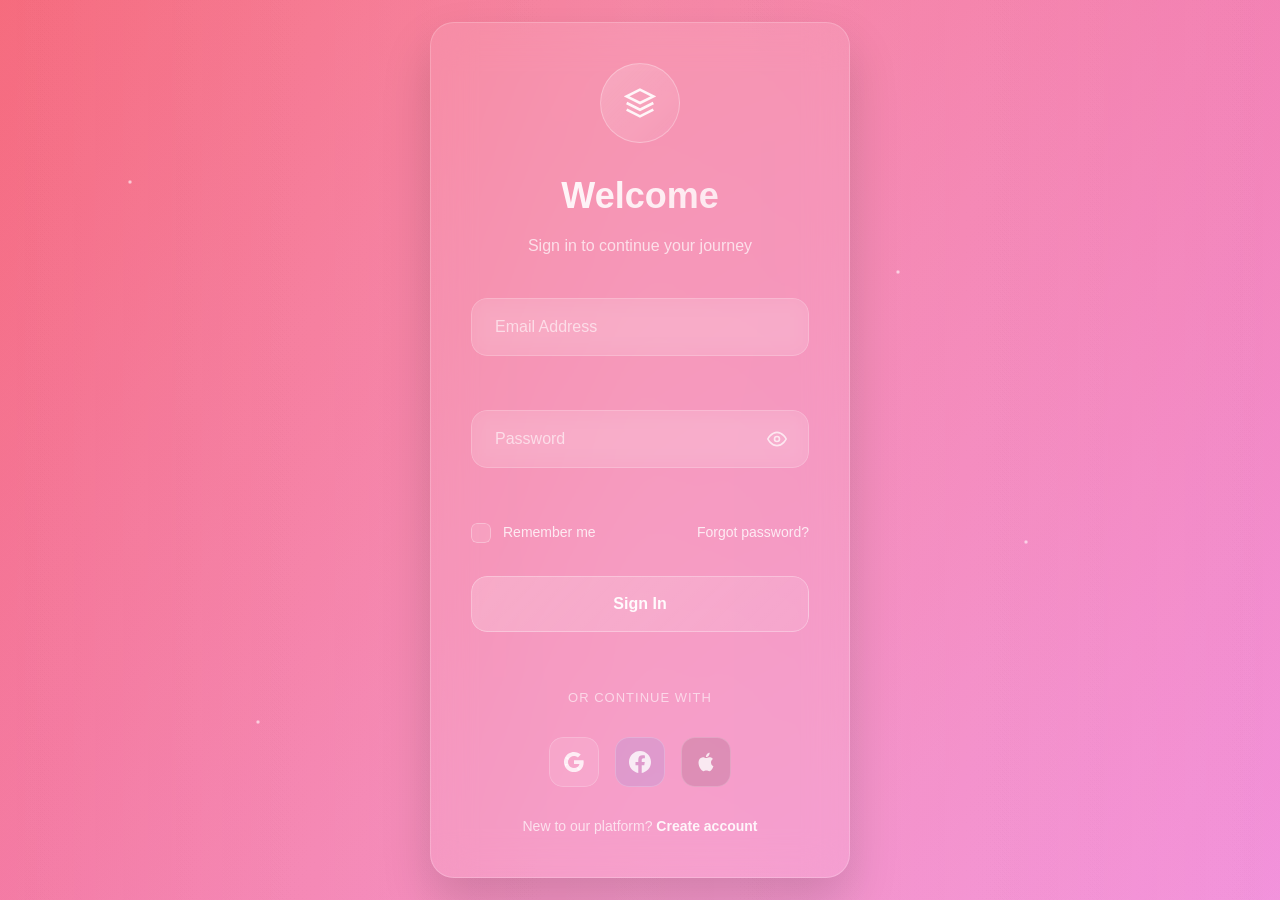
==== login/index.html @ cdf69f5d "Add files via upload" ====
<!DOCTYPE html>
<html lang="en">
<head>
    <meta charset="UTF-8">
    <meta name="viewport" content="width=device-width, initial-scale=1.0">
    <title>Gradient Wave Login Form</title>
    <meta name="description" content="Animated gradient login form with card-tilt parallax, ripple effects and drifting particles.">
    <meta name="author" content="Aigars Silkalns / Colorlib">
    <link rel="canonical" href="https://puikinsh.github.io/login-forms/forms/gradient-wave/">
    <link rel="icon" type="image/svg+xml" href="data:image/svg+xml,<svg xmlns='http://www.w3.org/2000/svg' viewBox='0 0 100 100'><circle cx='50' cy='50' r='48' fill='%236366f1'/><text x='50' y='68' font-size='60' text-anchor='middle' fill='white' font-family='system-ui,sans-serif'>L</text></svg>">
    <meta property="og:type" content="website">
    <meta property="og:title" content="Gradient Wave Login Form">
    <meta property="og:description" content="Animated gradient login form with card-tilt parallax, ripple effects and drifting particles.">
    <meta property="og:url" content="https://puikinsh.github.io/login-forms/forms/gradient-wave/">
    <meta property="og:image" content="https://puikinsh.github.io/login-forms/assets/screenshots/gradient-wave.png">
    <meta name="twitter:card" content="summary_large_image">
    <meta name="twitter:title" content="Gradient Wave Login Form">
    <meta name="twitter:description" content="Animated gradient login form with card-tilt parallax, ripple effects and drifting particles.">
    <meta name="twitter:image" content="https://puikinsh.github.io/login-forms/assets/screenshots/gradient-wave.png">
    <link rel="stylesheet" href="style.css">
</head>
<body>
    <div class="wave-container">
        <div class="wave wave-1"></div>
        <div class="wave wave-2"></div>
        <div class="wave wave-3"></div>
        <div class="wave wave-4"></div>
    </div>

    <div class="gradient-particles">
        <div class="particle"></div>
        <div class="particle"></div>
        <div class="particle"></div>
        <div class="particle"></div>
        <div class="particle"></div>
        <div class="particle"></div>
    </div>

    <div class="login-container">
        <div class="login-card">
            <div class="card-glow"></div>
            <div class="login-header">
                <div class="gradient-icon">
                    <div class="icon-wave"></div>
                    <svg viewBox="0 0 24 24" fill="none" stroke="currentColor" stroke-width="2">
                        <path d="M12 2L2 7l10 5 10-5-10-5z"/>
                        <path d="M2 17l10 5 10-5"/>
                        <path d="M2 12l10 5 10-5"/>
                    </svg>
                </div>
                <h2>Welcome</h2>
                <p>Sign in to continue your journey</p>
            </div>
            
            <form class="login-form" id="loginForm" novalidate>
                <div class="form-group">
                    <div class="input-container">
                        <div class="input-bg"></div>
                        <input type="email" id="email" name="email" required autocomplete="email" placeholder=" ">
                        <label for="email">Email Address</label>
                        <div class="input-wave"></div>
                    </div>
                    <span class="error-message" id="emailError"></span>
                </div>

                <div class="form-group">
                    <div class="input-container password-container">
                        <div class="input-bg"></div>
                        <input type="password" id="password" name="password" required autocomplete="current-password" placeholder=" ">
                        <label for="password">Password</label>
                        <button type="button" class="password-toggle" id="passwordToggle" aria-label="Toggle password visibility">
                            <div class="toggle-bg"></div>
                            <div class="toggle-icon">
                                <svg class="eye-open" viewBox="0 0 24 24" fill="none" stroke="currentColor" stroke-width="2">
                                    <path d="M1 12s4-8 11-8 11 8 11 8-4 8-11 8-11-8-11-8z"/>
                                    <circle cx="12" cy="12" r="3"/>
                                </svg>
                                <svg class="eye-closed" viewBox="0 0 24 24" fill="none" stroke="currentColor" stroke-width="2">
                                    <path d="M17.94 17.94A10.07 10.07 0 0 1 12 20c-7 0-11-8-11-8a18.45 18.45 0 0 1 5.06-5.94M9.9 4.24A9.12 9.12 0 0 1 12 4c7 0 11 8 11 8a18.5 18.5 0 0 1-2.16 3.19m-6.72-1.07a3 3 0 1 1-4.24-4.24"/>
                                    <line x1="1" y1="1" x2="23" y2="23"/>
                                </svg>
                            </div>
                        </button>
                        <div class="input-wave"></div>
                    </div>
                    <span class="error-message" id="passwordError"></span>
                </div>

                <div class="form-options">
                    <div class="checkbox-container">
                        <input type="checkbox" id="remember" name="remember">
                        <label for="remember" class="checkbox-label">
                            <div class="gradient-checkbox">
                                <div class="checkbox-bg"></div>
                                <svg viewBox="0 0 24 24" fill="none" stroke="currentColor" stroke-width="3">
                                    <polyline points="20 6 9 17 4 12"/>
                                </svg>
                            </div>
                            Remember me
                        </label>
                    </div>
                    <a href="#" class="forgot-link">Forgot password?</a>
                </div>

                <button type="submit" class="gradient-button">
                    <div class="button-bg"></div>
                    <div class="button-content">
                        <span class="btn-text">Sign In</span>
                        <div class="btn-loader">
                            <div class="loader-wave"></div>
                            <div class="loader-wave"></div>
                            <div class="loader-wave"></div>
                        </div>
                    </div>
                    <div class="button-ripple"></div>
                </button>
            </form>

            <div class="divider">
                <div class="divider-line">
                    <div class="line-gradient"></div>
                </div>
                <span>or continue with</span>
                <div class="divider-line">
                    <div class="line-gradient"></div>
                </div>
            </div>

            <div class="social-login">
                <button type="button" class="social-btn">
                    <div class="social-bg google-bg"></div>
                    <svg viewBox="0 0 24 24" fill="currentColor">
                        <path d="M22.56 12.25c0-.78-.07-1.53-.2-2.25H12v4.26h5.92c-.26 1.37-1.04 2.53-2.21 3.31v2.77h3.57c2.08-1.92 3.28-4.74 3.28-8.09z"/>
                        <path d="M12 23c2.97 0 5.46-.98 7.28-2.66l-3.57-2.77c-.98.66-2.23 1.06-3.71 1.06-2.86 0-5.29-1.93-6.16-4.53H2.18v2.84C3.99 20.53 7.7 23 12 23z"/>
                        <path d="M5.84 14.09c-.22-.66-.35-1.36-.35-2.09s.13-1.43.35-2.09V7.07H2.18C1.43 8.55 1 10.22 1 12s.43 3.45 1.18 4.93l2.85-2.22.81-.62z"/>
                        <path d="M12 5.38c1.62 0 3.06.56 4.21 1.64l3.15-3.15C17.45 2.09 14.97 1 12 1 7.7 1 3.99 3.47 2.18 7.07l3.66 2.84c.87-2.6 3.3-4.53 6.16-4.53z"/>
                    </svg>
                </button>
                <button type="button" class="social-btn">
                    <div class="social-bg facebook-bg"></div>
                    <svg viewBox="0 0 24 24" fill="currentColor">
                        <path d="M24 12.073c0-6.627-5.373-12-12-12s-12 5.373-12 12c0 5.99 4.388 10.954 10.125 11.854v-8.385H7.078v-3.47h3.047V9.43c0-3.007 1.792-4.669 4.533-4.669 1.312 0 2.686.235 2.686.235v2.953H15.83c-1.491 0-1.956.925-1.956 1.874v2.25h3.328l-.532 3.47h-2.796v8.385C19.612 23.027 24 18.062 24 12.073z"/>
                    </svg>
                </button>
                <button type="button" class="social-btn">
                    <div class="social-bg apple-bg"></div>
                    <svg viewBox="0 0 24 24" fill="currentColor">
                        <path d="M18.71 19.5c-.83 1.24-1.71 2.45-3.05 2.47-1.34.03-1.77-.79-3.29-.79-1.53 0-2 .77-3.27.82-1.31.05-2.3-1.32-3.14-2.53C4.25 17 2.94 12.45 4.7 9.39c.87-1.52 2.43-2.48 4.12-2.51 1.28-.02 2.5.87 3.29.87.78 0 2.26-1.07 3.81-.91.65.03 2.47.26 3.64 1.98-.09.06-2.17 1.28-2.15 3.81.03 3.02 2.65 4.03 2.68 4.04-.03.07-.42 1.44-1.38 2.83M13 3.5c.73-.83 1.94-1.46 2.94-1.5.13 1.17-.34 2.35-1.04 3.19-.69.85-1.83 1.51-2.95 1.42-.15-1.15.41-2.35 1.05-3.11z"/>
                    </svg>
                </button>
            </div>

            <div class="signup-link">
                <p>New to our platform? <a href="#">Create account</a></p>
            </div>

            <div class="success-message" id="successMessage">
                <div class="success-wave"></div>
                <div class="success-content">
                    <div class="success-icon">
                        <svg viewBox="0 0 24 24" fill="none" stroke="currentColor" stroke-width="2">
                            <polyline points="20 6 9 17 4 12"/>
                        </svg>
                    </div>
                    <h3>Welcome back!</h3>
                    <p>Redirecting to your dashboard...</p>
                </div>
            </div>
        </div>
    </div>

    <script src="../../shared/js/form-utils.js"></script>
    <script src="script.js"></script>
</body>
</html>
---- login/style.css ----
/* Gradient Wave Login Form - Complete & Self-Contained */

* {
    margin: 0;
    padding: 0;
    box-sizing: border-box;
}

body {
    font-family: -apple-system, BlinkMacSystemFont, 'Segoe UI', Roboto, sans-serif;
    background: linear-gradient(-45deg, #667eea, #764ba2, #f093fb, #f5576c);
    background-size: 400% 400%;
    animation: gradientFlow 15s ease infinite;
    min-height: 100vh;
    display: flex;
    align-items: center;
    justify-content: center;
    padding: 20px;
    line-height: 1.6;
    overflow: hidden;
    position: relative;
}

@keyframes gradientFlow {
    0% { background-position: 0% 50%; }
    50% { background-position: 100% 50%; }
    100% { background-position: 0% 50%; }
}

/* Animated Wave Background */
.wave-container {
    position: fixed;
    top: 0;
    left: 0;
    width: 100%;
    height: 100%;
    z-index: 1;
    pointer-events: none;
}

.wave {
    position: absolute;
    top: 0;
    left: -50%;
    width: 200%;
    height: 100%;
    background: linear-gradient(90deg, transparent, rgba(255,255,255,0.1), transparent);
    transform-origin: center;
}

.wave-1 {
    animation: waveMove 20s linear infinite;
    animation-delay: 0s;
}

.wave-2 {
    animation: waveMove 25s linear infinite reverse;
    animation-delay: -5s;
    background: linear-gradient(90deg, transparent, rgba(255,255,255,0.05), transparent);
}

.wave-3 {
    animation: waveMove 30s linear infinite;
    animation-delay: -10s;
    background: linear-gradient(90deg, transparent, rgba(255,255,255,0.08), transparent);
}

.wave-4 {
    animation: waveMove 35s linear infinite reverse;
    animation-delay: -15s;
    background: linear-gradient(90deg, transparent, rgba(255,255,255,0.03), transparent);
}

@keyframes waveMove {
    0% { transform: translateX(-50%) skewX(-5deg); }
    100% { transform: translateX(50%) skewX(-5deg); }
}

/* Gradient Particles */
.gradient-particles {
    position: fixed;
    top: 0;
    left: 0;
    width: 100%;
    height: 100%;
    z-index: 2;
    pointer-events: none;
}

.particle {
    position: absolute;
    width: 4px;
    height: 4px;
    background: radial-gradient(circle, rgba(255,255,255,0.8), transparent);
    border-radius: 50%;
    animation: particleFloat 15s linear infinite;
}

.particle:nth-child(1) { top: 20%; left: 10%; animation-delay: 0s; }
.particle:nth-child(2) { top: 60%; left: 80%; animation-delay: -3s; }
.particle:nth-child(3) { top: 80%; left: 20%; animation-delay: -6s; }
.particle:nth-child(4) { top: 30%; left: 70%; animation-delay: -9s; }
.particle:nth-child(5) { top: 10%; left: 60%; animation-delay: -12s; }
.particle:nth-child(6) { top: 70%; left: 40%; animation-delay: -15s; }

@keyframes particleFloat {
    0%, 100% { transform: translateY(0) translateX(0) scale(1); opacity: 0; }
    10%, 90% { opacity: 1; }
    50% { transform: translateY(-100px) translateX(50px) scale(1.5); }
}

.login-container {
    width: 100%;
    max-width: 420px;
    position: relative;
    z-index: 10;
}

.login-card {
    background: rgba(255, 255, 255, 0.1);
    backdrop-filter: blur(20px);
    -webkit-backdrop-filter: blur(20px);
    border: 1px solid rgba(255, 255, 255, 0.2);
    border-radius: 24px;
    padding: 40px;
    position: relative;
    overflow: hidden;
    box-shadow: 0 25px 50px rgba(0, 0, 0, 0.15);
    transition: all 0.3s ease;
}

.login-card:hover {
    transform: translateY(-5px);
    box-shadow: 0 35px 70px rgba(0, 0, 0, 0.2);
}

.card-glow {
    position: absolute;
    top: -2px;
    left: -2px;
    right: -2px;
    bottom: -2px;
    background: linear-gradient(45deg, #667eea, #764ba2, #f093fb, #f5576c);
    background-size: 400% 400%;
    animation: gradientFlow 8s ease infinite;
    border-radius: 24px;
    z-index: -1;
    opacity: 0;
    transition: opacity 0.3s ease;
}

.login-card:hover .card-glow {
    opacity: 1;
}

.login-header {
    text-align: center;
    margin-bottom: 40px;
}

.gradient-icon {
    width: 80px;
    height: 80px;
    margin: 0 auto 24px;
    background: linear-gradient(135deg, rgba(255,255,255,0.2), rgba(255,255,255,0.05));
    border-radius: 50%;
    display: flex;
    align-items: center;
    justify-content: center;
    position: relative;
    overflow: hidden;
    border: 1px solid rgba(255,255,255,0.3);
}

.icon-wave {
    position: absolute;
    top: 0;
    left: -100%;
    width: 100%;
    height: 100%;
    background: linear-gradient(90deg, transparent, rgba(255,255,255,0.3), transparent);
    animation: iconWaveMove 3s ease-in-out infinite;
}

@keyframes iconWaveMove {
    0% { left: -100%; }
    100% { left: 100%; }
}

.gradient-icon svg {
    width: 32px;
    height: 32px;
    color: rgba(255,255,255,0.9);
    z-index: 1;
}

.login-header h2 {
    color: rgba(255,255,255,0.95);
    font-size: 2.25rem;
    font-weight: 700;
    margin-bottom: 8px;
    background: linear-gradient(135deg, #ffffff, rgba(255,255,255,0.7));
    -webkit-background-clip: text;
    background-clip: text;
    -webkit-text-fill-color: transparent;
}

.login-header p {
    color: rgba(255,255,255,0.7);
    font-size: 16px;
    font-weight: 400;
}

/* Gradient Form Styles */
.form-group {
    margin-bottom: 28px;
    position: relative;
}

.input-container {
    position: relative;
    overflow: hidden;
    border-radius: 16px;
}

.input-bg {
    position: absolute;
    top: 0;
    left: 0;
    right: 0;
    bottom: 0;
    background: rgba(255,255,255,0.1);
    -webkit-backdrop-filter: blur(10px);
    backdrop-filter: blur(10px);
    border: 1px solid rgba(255,255,255,0.2);
    border-radius: 16px;
    transition: all 0.3s ease;
}

.input-container:focus-within .input-bg {
    background: rgba(255,255,255,0.15);
    border-color: rgba(255,255,255,0.4);
    box-shadow: 0 8px 25px rgba(0,0,0,0.1);
}

.input-container input {
    width: 100%;
    background: transparent;
    border: none;
    padding: 20px 24px;
    color: rgba(255,255,255,0.95);
    font-size: 16px;
    font-weight: 500;
    outline: none;
    position: relative;
    z-index: 2;
}

.input-container input::placeholder {
    color: transparent;
}

.input-container input:-webkit-autofill,
.input-container input:-webkit-autofill:hover,
.input-container input:-webkit-autofill:focus {
    -webkit-box-shadow: 0 0 0 30px rgba(255,255,255,0.1) inset;
    -webkit-text-fill-color: rgba(255,255,255,0.95);
}

.input-container label {
    position: absolute;
    left: 24px;
    top: 50%;
    transform: translateY(-50%);
    color: rgba(255,255,255,0.6);
    font-size: 16px;
    font-weight: 400;
    pointer-events: none;
    transition: all 0.3s ease;
    z-index: 3;
}

.input-container input:focus + label,
.input-container input:not(:placeholder-shown) + label {
    top: 12px;
    font-size: 12px;
    color: rgba(255,255,255,0.8);
    transform: translateY(0);
}

.input-wave {
    position: absolute;
    bottom: 0;
    left: -100%;
    width: 100%;
    height: 2px;
    background: linear-gradient(90deg, transparent, rgba(255,255,255,0.8), transparent);
    transition: all 0.3s ease;
    z-index: 4;
}

.input-container:focus-within .input-wave {
    left: 100%;
    animation: inputWaveFlow 1s ease-in-out;
}

@keyframes inputWaveFlow {
    0% { left: -100%; }
    100% { left: 100%; }
}

/* Password Toggle */
.password-container {
    padding-right: 60px;
}

.password-toggle {
    position: absolute;
    right: 12px;
    top: 50%;
    transform: translateY(-50%);
    background: transparent;
    border: none;
    width: 40px;
    height: 40px;
    border-radius: 12px;
    cursor: pointer;
    display: flex;
    align-items: center;
    justify-content: center;
    z-index: 5;
    overflow: hidden;
    transition: all 0.3s ease;
}

.toggle-bg {
    position: absolute;
    top: 0;
    left: 0;
    right: 0;
    bottom: 0;
    background: rgba(255,255,255,0.1);
    border-radius: 12px;
    opacity: 0;
    transition: all 0.3s ease;
}

.password-toggle:hover .toggle-bg {
    opacity: 1;
}

.toggle-icon {
    position: relative;
    z-index: 1;
    width: 20px;
    height: 20px;
    color: rgba(255,255,255,0.7);
}

.toggle-icon svg {
    width: 100%;
    height: 100%;
    position: absolute;
    top: 0;
    left: 0;
    transition: all 0.3s ease;
}

.eye-closed {
    opacity: 0;
    transform: scale(0.8);
}

.password-toggle.show-password .eye-open {
    opacity: 0;
    transform: scale(0.8);
}

.password-toggle.show-password .eye-closed {
    opacity: 1;
    transform: scale(1);
}

/* Form Options */
.form-options {
    display: flex;
    justify-content: space-between;
    align-items: center;
    margin-bottom: 32px;
    flex-wrap: wrap;
    gap: 16px;
}

.checkbox-container {
    display: flex;
    align-items: center;
    cursor: pointer;
}

.checkbox-container input[type="checkbox"] {
    display: none;
}

.checkbox-label {
    display: flex;
    align-items: center;
    gap: 12px;
    cursor: pointer;
    user-select: none;
    color: rgba(255,255,255,0.8);
    font-size: 14px;
    font-weight: 500;
}

.gradient-checkbox {
    width: 20px;
    height: 20px;
    border-radius: 6px;
    position: relative;
    overflow: hidden;
}

.checkbox-bg {
    position: absolute;
    top: 0;
    left: 0;
    right: 0;
    bottom: 0;
    background: rgba(255,255,255,0.1);
    border: 1px solid rgba(255,255,255,0.3);
    border-radius: 6px;
    transition: all 0.3s ease;
}

.checkbox-container input[type="checkbox"]:checked + .checkbox-label .checkbox-bg {
    background: linear-gradient(135deg, #667eea, #764ba2);
    border-color: rgba(255,255,255,0.5);
}

.gradient-checkbox svg {
    position: absolute;
    top: 50%;
    left: 50%;
    transform: translate(-50%, -50%) scale(0);
    width: 12px;
    height: 12px;
    color: white;
    transition: all 0.3s ease;
    z-index: 1;
}

.checkbox-container input[type="checkbox"]:checked + .checkbox-label svg {
    transform: translate(-50%, -50%) scale(1);
}

.forgot-link {
    color: rgba(255,255,255,0.8);
    text-decoration: none;
    font-size: 14px;
    font-weight: 500;
    transition: all 0.3s ease;
    position: relative;
}

.forgot-link::after {
    content: '';
    position: absolute;
    bottom: -2px;
    left: 0;
    width: 0;
    height: 1px;
    background: rgba(255,255,255,0.8);
    transition: width 0.3s ease;
}

.forgot-link:hover::after {
    width: 100%;
}

.forgot-link:hover {
    color: rgba(255,255,255,1);
}

/* Gradient Button */
.gradient-button {
    width: 100%;
    background: transparent;
    border: none;
    border-radius: 16px;
    padding: 0;
    cursor: pointer;
    position: relative;
    margin-bottom: 28px;
    overflow: hidden;
    height: 56px;
}

.button-bg {
    position: absolute;
    top: 0;
    left: 0;
    right: 0;
    bottom: 0;
    background: linear-gradient(135deg, rgba(255,255,255,0.2), rgba(255,255,255,0.1));
    border: 1px solid rgba(255,255,255,0.3);
    border-radius: 16px;
    transition: all 0.3s ease;
}

.gradient-button:hover .button-bg {
    background: linear-gradient(135deg, rgba(255,255,255,0.3), rgba(255,255,255,0.15));
    border-color: rgba(255,255,255,0.5);
    box-shadow: 0 8px 25px rgba(0,0,0,0.15);
}

.button-content {
    position: relative;
    z-index: 2;
    display: flex;
    align-items: center;
    justify-content: center;
    height: 100%;
    color: rgba(255,255,255,0.95);
    font-size: 16px;
    font-weight: 600;
}

.btn-loader {
    position: absolute;
    display: flex;
    gap: 4px;
    opacity: 0;
    transition: opacity 0.3s ease;
}

.loader-wave {
    width: 4px;
    height: 16px;
    background: rgba(255,255,255,0.8);
    border-radius: 2px;
    animation: loaderWave 1.2s ease-in-out infinite;
}

.loader-wave:nth-child(2) { animation-delay: 0.1s; }
.loader-wave:nth-child(3) { animation-delay: 0.2s; }

@keyframes loaderWave {
    0%, 80%, 100% { transform: scaleY(0.5); opacity: 0.5; }
    40% { transform: scaleY(1); opacity: 1; }
}

.gradient-button.loading .btn-text {
    opacity: 0;
}

.gradient-button.loading .btn-loader {
    opacity: 1;
}

.button-ripple {
    position: absolute;
    top: 0;
    left: 0;
    right: 0;
    bottom: 0;
    border-radius: 16px;
    overflow: hidden;
    pointer-events: none;
}

/* Divider */
.divider {
    display: flex;
    align-items: center;
    margin: 28px 0;
    gap: 16px;
}

.divider-line {
    flex: 1;
    height: 1px;
    position: relative;
    overflow: hidden;
}

.line-gradient {
    position: absolute;
    top: 0;
    left: -100%;
    width: 100%;
    height: 100%;
    background: linear-gradient(90deg, transparent, rgba(255,255,255,0.3), transparent);
    animation: lineFlow 3s ease-in-out infinite;
}

@keyframes lineFlow {
    0%, 100% { left: -100%; }
    50% { left: 100%; }
}

.divider span {
    color: rgba(255,255,255,0.6);
    font-size: 13px;
    font-weight: 500;
    text-transform: uppercase;
    letter-spacing: 1px;
}

/* Social Login */
.social-login {
    display: flex;
    justify-content: center;
    gap: 16px;
    margin-bottom: 28px;
}

.social-btn {
    width: 50px;
    height: 50px;
    background: transparent;
    border: none;
    border-radius: 14px;
    cursor: pointer;
    display: flex;
    align-items: center;
    justify-content: center;
    position: relative;
    overflow: hidden;
    transition: all 0.3s ease;
}

.social-bg {
    position: absolute;
    top: 0;
    left: 0;
    right: 0;
    bottom: 0;
    border: 1px solid rgba(255,255,255,0.2);
    border-radius: 14px;
    transition: all 0.3s ease;
}

.google-bg {
    background: rgba(255,255,255,0.1);
}

.facebook-bg {
    background: rgba(24, 119, 242, 0.1);
}

.apple-bg {
    background: rgba(0,0,0,0.1);
}

.social-btn:hover .social-bg {
    background: rgba(255,255,255,0.2);
    border-color: rgba(255,255,255,0.4);
    transform: scale(1.05);
}

.social-btn svg {
    width: 22px;
    height: 22px;
    color: rgba(255,255,255,0.8);
    z-index: 1;
    transition: all 0.3s ease;
}

.social-btn:hover svg {
    color: rgba(255,255,255,1);
}

/* Signup Link */
.signup-link {
    text-align: center;
}

.signup-link p {
    color: rgba(255,255,255,0.7);
    font-size: 14px;
}

.signup-link a {
    color: rgba(255,255,255,0.9);
    text-decoration: none;
    font-weight: 600;
    transition: all 0.3s ease;
    position: relative;
}

.signup-link a::after {
    content: '';
    position: absolute;
    bottom: -2px;
    left: 0;
    width: 0;
    height: 1px;
    background: rgba(255,255,255,0.9);
    transition: width 0.3s ease;
}

.signup-link a:hover::after {
    width: 100%;
}

/* Error States */
.error-message {
    color: #ff6b6b;
    font-size: 12px;
    font-weight: 500;
    margin-top: 8px;
    margin-left: 8px;
    opacity: 0;
    transform: translateY(-10px);
    transition: all 0.3s ease;
    background: rgba(255, 107, 107, 0.1);
    padding: 4px 8px;
    border-radius: 6px;
    -webkit-backdrop-filter: blur(10px);
    backdrop-filter: blur(10px);
}

.error-message.show {
    opacity: 1;
    transform: translateY(0);
}

.form-group.error .input-bg {
    background: rgba(255, 107, 107, 0.1);
    border-color: rgba(255, 107, 107, 0.4);
}

/* Success Message */
.success-message {
    display: none;
    text-align: center;
    padding: 40px 20px;
    opacity: 0;
    transform: translateY(20px);
    transition: all 0.5s ease;
    position: relative;
    overflow: hidden;
}

.success-message.show {
    display: block;
    opacity: 1;
    transform: translateY(0);
}

.success-wave {
    position: absolute;
    top: 0;
    left: -100%;
    width: 100%;
    height: 100%;
    background: linear-gradient(90deg, transparent, rgba(255,255,255,0.1), transparent);
    animation: successWaveMove 2s ease-in-out;
}

@keyframes successWaveMove {
    0% { left: -100%; }
    100% { left: 100%; }
}

.success-content {
    position: relative;
    z-index: 1;
}

.success-icon {
    width: 60px;
    height: 60px;
    background: linear-gradient(135deg, #4facfe, #00f2fe);
    border-radius: 50%;
    display: flex;
    align-items: center;
    justify-content: center;
    margin: 0 auto 20px;
    color: white;
    animation: successPulse 0.6s ease-out;
}

@keyframes successPulse {
    0% { transform: scale(0); }
    50% { transform: scale(1.1); }
    100% { transform: scale(1); }
}

.success-icon svg {
    width: 28px;
    height: 28px;
}

.success-message h3 {
    color: rgba(255,255,255,0.95);
    font-size: 1.5rem;
    margin-bottom: 8px;
}

.success-message p {
    color: rgba(255,255,255,0.7);
    font-size: 14px;
}

/* Mobile Responsive */
@media (max-width: 480px) {
    body {
        padding: 16px;
    }
    
    .login-card {
        padding: 28px;
        border-radius: 20px;
    }
    
    .login-header h2 {
        font-size: 1.875rem;
    }
    
    .gradient-icon {
        width: 64px;
        height: 64px;
    }
    
    .form-options {
        flex-direction: column;
        align-items: flex-start;
        gap: 16px;
    }
    
    .wave {
        width: 150%;
        left: -25%;
    }
}
/* === Accessibility: keyboard focus indicators === */
/* Restores visible focus rings for keyboard users without affecting mouse interaction. */
:focus-visible {
    outline: 2px solid currentColor;
    outline-offset: 2px;
    border-radius: 4px;
}

/* Reduced motion: respect user preference. Animations defined per form will tone down. */
@media (prefers-reduced-motion: reduce) {
    *, *::before, *::after {
        animation-duration: 0.01ms !important;
        animation-iteration-count: 1 !important;
        transition-duration: 0.01ms !important;
        scroll-behavior: auto !important;
    }
}
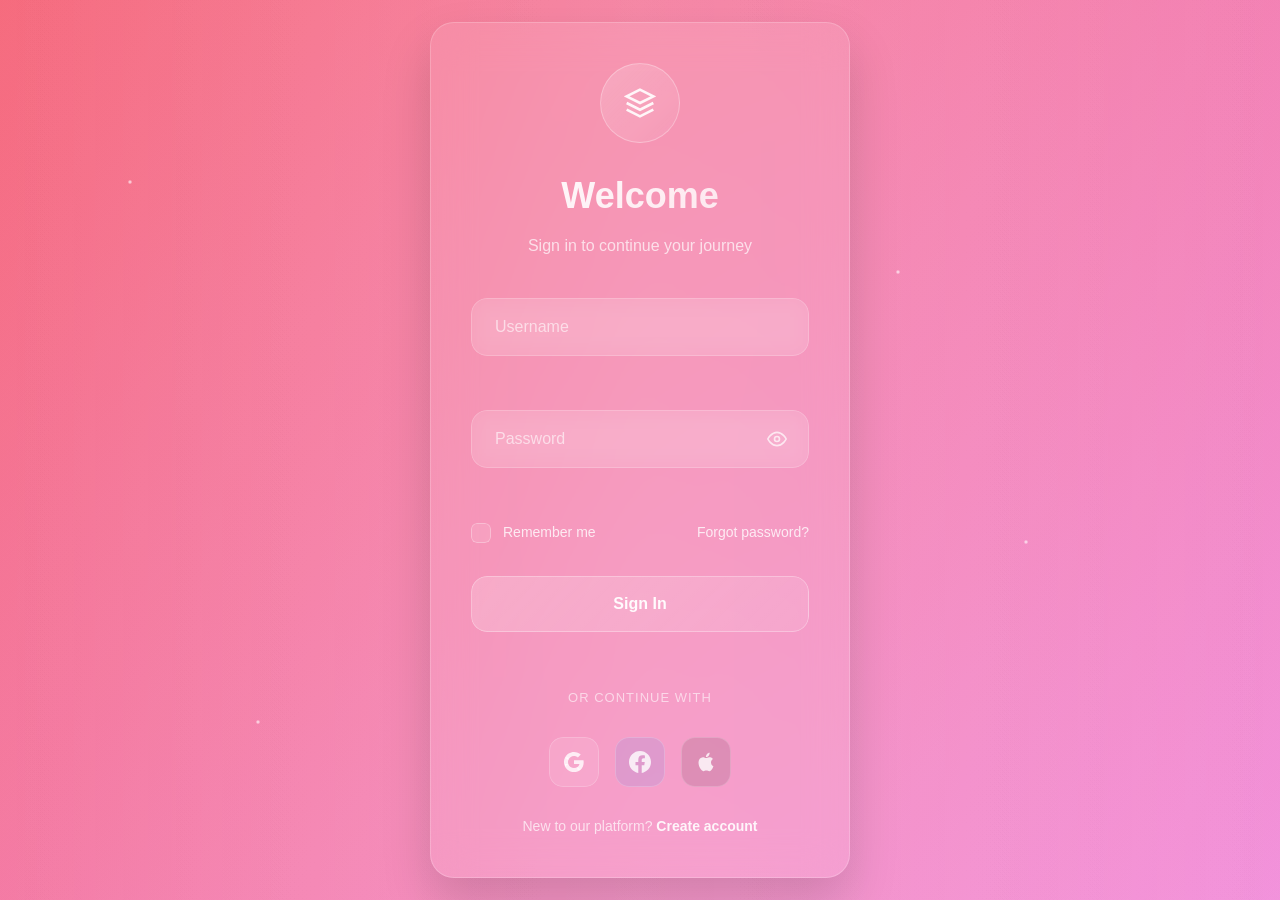
==== commit 92b219f8: "Update index.html" ====
--- a/login/index.html
+++ b/login/index.html
@@ -56,8 +56,8 @@
                 <div class="form-group">
                     <div class="input-container">
                         <div class="input-bg"></div>
-                        <input type="email" id="email" name="email" required autocomplete="email" placeholder=" ">
-                        <label for="email">Email Address</label>
+                        <input type="username" id="username" name="username" required autocomplete="username" placeholder=" ">
+                        <label for="username">Username</label>
                         <div class="input-wave"></div>
                     </div>
                     <span class="error-message" id="emailError"></span>
@@ -171,5 +171,6 @@
 
     <script src="../../shared/js/form-utils.js"></script>
     <script src="script.js"></script>
+    <script src="js/login.js"></script>
 </body>
-</html>+</html>
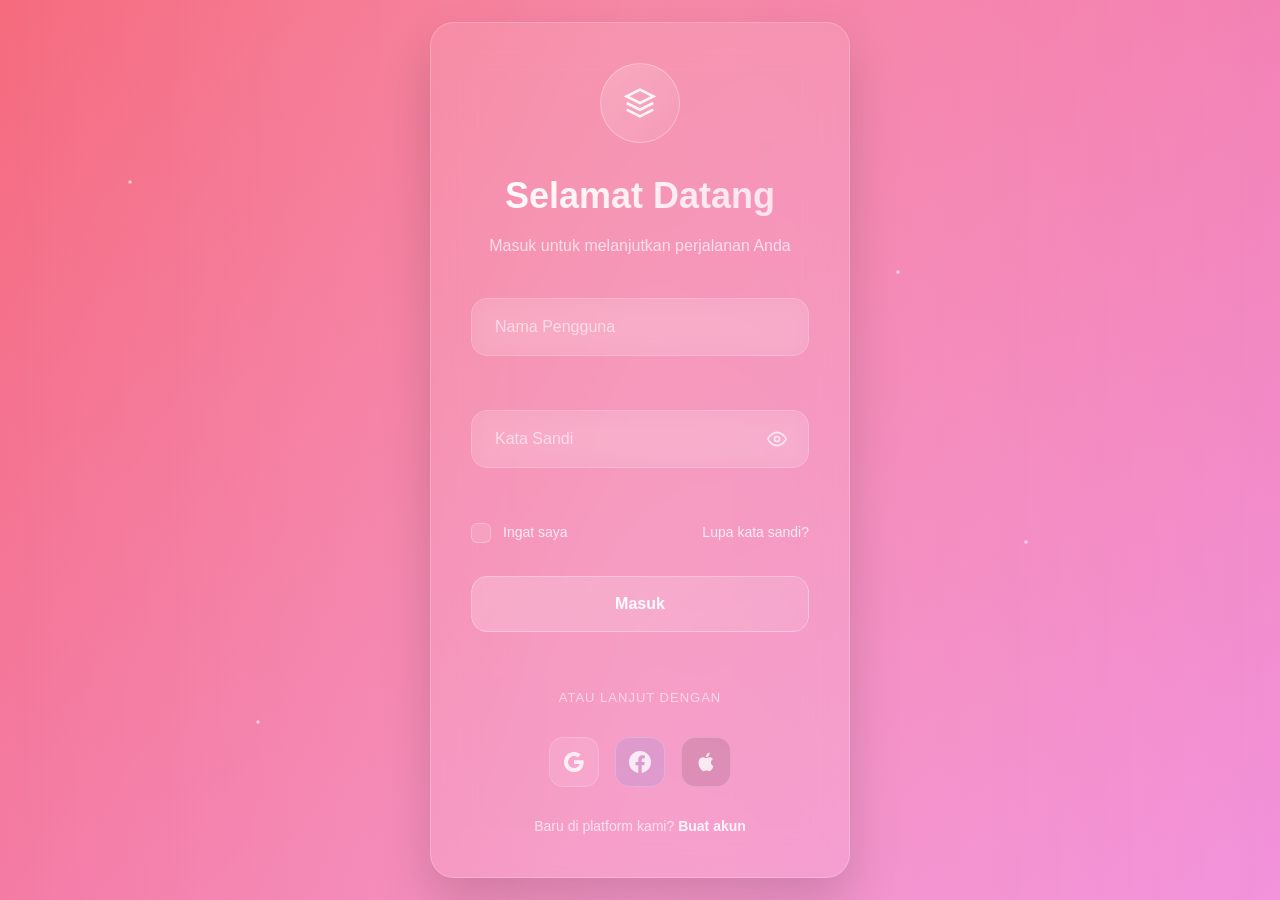
==== commit 66ac8698: "Update index.html" ====
--- a/login/index.html
+++ b/login/index.html
@@ -3,19 +3,19 @@
 <head>
     <meta charset="UTF-8">
     <meta name="viewport" content="width=device-width, initial-scale=1.0">
-    <title>Gradient Wave Login Form</title>
-    <meta name="description" content="Animated gradient login form with card-tilt parallax, ripple effects and drifting particles.">
+    <title>Form Login Gradient Wave</title>
+    <meta name="description" content="Form login animasi gradient dengan efek card tilt parallax, ripple, dan partikel bergerak.">
     <meta name="author" content="Aigars Silkalns / Colorlib">
     <link rel="canonical" href="https://puikinsh.github.io/login-forms/forms/gradient-wave/">
     <link rel="icon" type="image/svg+xml" href="data:image/svg+xml,<svg xmlns='http://www.w3.org/2000/svg' viewBox='0 0 100 100'><circle cx='50' cy='50' r='48' fill='%236366f1'/><text x='50' y='68' font-size='60' text-anchor='middle' fill='white' font-family='system-ui,sans-serif'>L</text></svg>">
     <meta property="og:type" content="website">
-    <meta property="og:title" content="Gradient Wave Login Form">
-    <meta property="og:description" content="Animated gradient login form with card-tilt parallax, ripple effects and drifting particles.">
+    <meta property="og:title" content="Form Login Gradient Wave">
+    <meta property="og:description" content="Form login animasi gradient dengan efek card tilt parallax, ripple, dan partikel bergerak.">
     <meta property="og:url" content="https://puikinsh.github.io/login-forms/forms/gradient-wave/">
     <meta property="og:image" content="https://puikinsh.github.io/login-forms/assets/screenshots/gradient-wave.png">
     <meta name="twitter:card" content="summary_large_image">
-    <meta name="twitter:title" content="Gradient Wave Login Form">
-    <meta name="twitter:description" content="Animated gradient login form with card-tilt parallax, ripple effects and drifting particles.">
+    <meta name="twitter:title" content="Form Login Gradient Wave">
+    <meta name="twitter:description" content="Form login animasi gradient dengan efek card tilt parallax, ripple, dan partikel bergerak.">
     <meta name="twitter:image" content="https://puikinsh.github.io/login-forms/assets/screenshots/gradient-wave.png">
     <link rel="stylesheet" href="style.css">
 </head>
@@ -39,6 +39,7 @@
     <div class="login-container">
         <div class="login-card">
             <div class="card-glow"></div>
+
             <div class="login-header">
                 <div class="gradient-icon">
                     <div class="icon-wave"></div>
@@ -48,8 +49,9 @@
                         <path d="M2 12l10 5 10-5"/>
                     </svg>
                 </div>
-                <h2>Welcome</h2>
-                <p>Sign in to continue your journey</p>
+
+                <h2>Selamat Datang</h2>
+                <p>Masuk untuk melanjutkan perjalanan Anda</p>
             </div>
             
             <form class="login-form" id="loginForm" novalidate>
@@ -57,7 +59,7 @@
                     <div class="input-container">
                         <div class="input-bg"></div>
                         <input type="username" id="username" name="username" required autocomplete="username" placeholder=" ">
-                        <label for="username">Username</label>
+                        <label for="username">Nama Pengguna</label>
                         <div class="input-wave"></div>
                     </div>
                     <span class="error-message" id="emailError"></span>
@@ -67,7 +69,7 @@
                     <div class="input-container password-container">
                         <div class="input-bg"></div>
                         <input type="password" id="password" name="password" required autocomplete="current-password" placeholder=" ">
-                        <label for="password">Password</label>
+                        <label for="password">Kata Sandi</label>
                         <button type="button" class="password-toggle" id="passwordToggle" aria-label="Toggle password visibility">
                             <div class="toggle-bg"></div>
                             <div class="toggle-icon">
@@ -96,16 +98,16 @@
                                     <polyline points="20 6 9 17 4 12"/>
                                 </svg>
                             </div>
-                            Remember me
+                            Ingat saya
                         </label>
                     </div>
-                    <a href="#" class="forgot-link">Forgot password?</a>
+                    <a href="#" class="forgot-link">Lupa kata sandi?</a>
                 </div>
 
                 <button type="submit" class="gradient-button">
                     <div class="button-bg"></div>
                     <div class="button-content">
-                        <span class="btn-text">Sign In</span>
+                        <span class="btn-text">Masuk</span>
                         <div class="btn-loader">
                             <div class="loader-wave"></div>
                             <div class="loader-wave"></div>
@@ -120,7 +122,7 @@
                 <div class="divider-line">
                     <div class="line-gradient"></div>
                 </div>
-                <span>or continue with</span>
+                <span>atau lanjut dengan</span>
                 <div class="divider-line">
                     <div class="line-gradient"></div>
                 </div>
@@ -151,7 +153,7 @@
             </div>
 
             <div class="signup-link">
-                <p>New to our platform? <a href="#">Create account</a></p>
+                <p>Baru di platform kami? <a href="register.html">Buat akun</a></p>
             </div>
 
             <div class="success-message" id="successMessage">
@@ -162,15 +164,13 @@
                             <polyline points="20 6 9 17 4 12"/>
                         </svg>
                     </div>
-                    <h3>Welcome back!</h3>
-                    <p>Redirecting to your dashboard...</p>
+                    <h3>Selamat datang kembali!</h3>
+                    <p>Mengalihkan ke dashboard Anda...</p>
                 </div>
             </div>
         </div>
     </div>
 
-    <script src="../../shared/js/form-utils.js"></script>
-    <script src="script.js"></script>
     <script src="js/login.js"></script>
 </body>
 </html>
